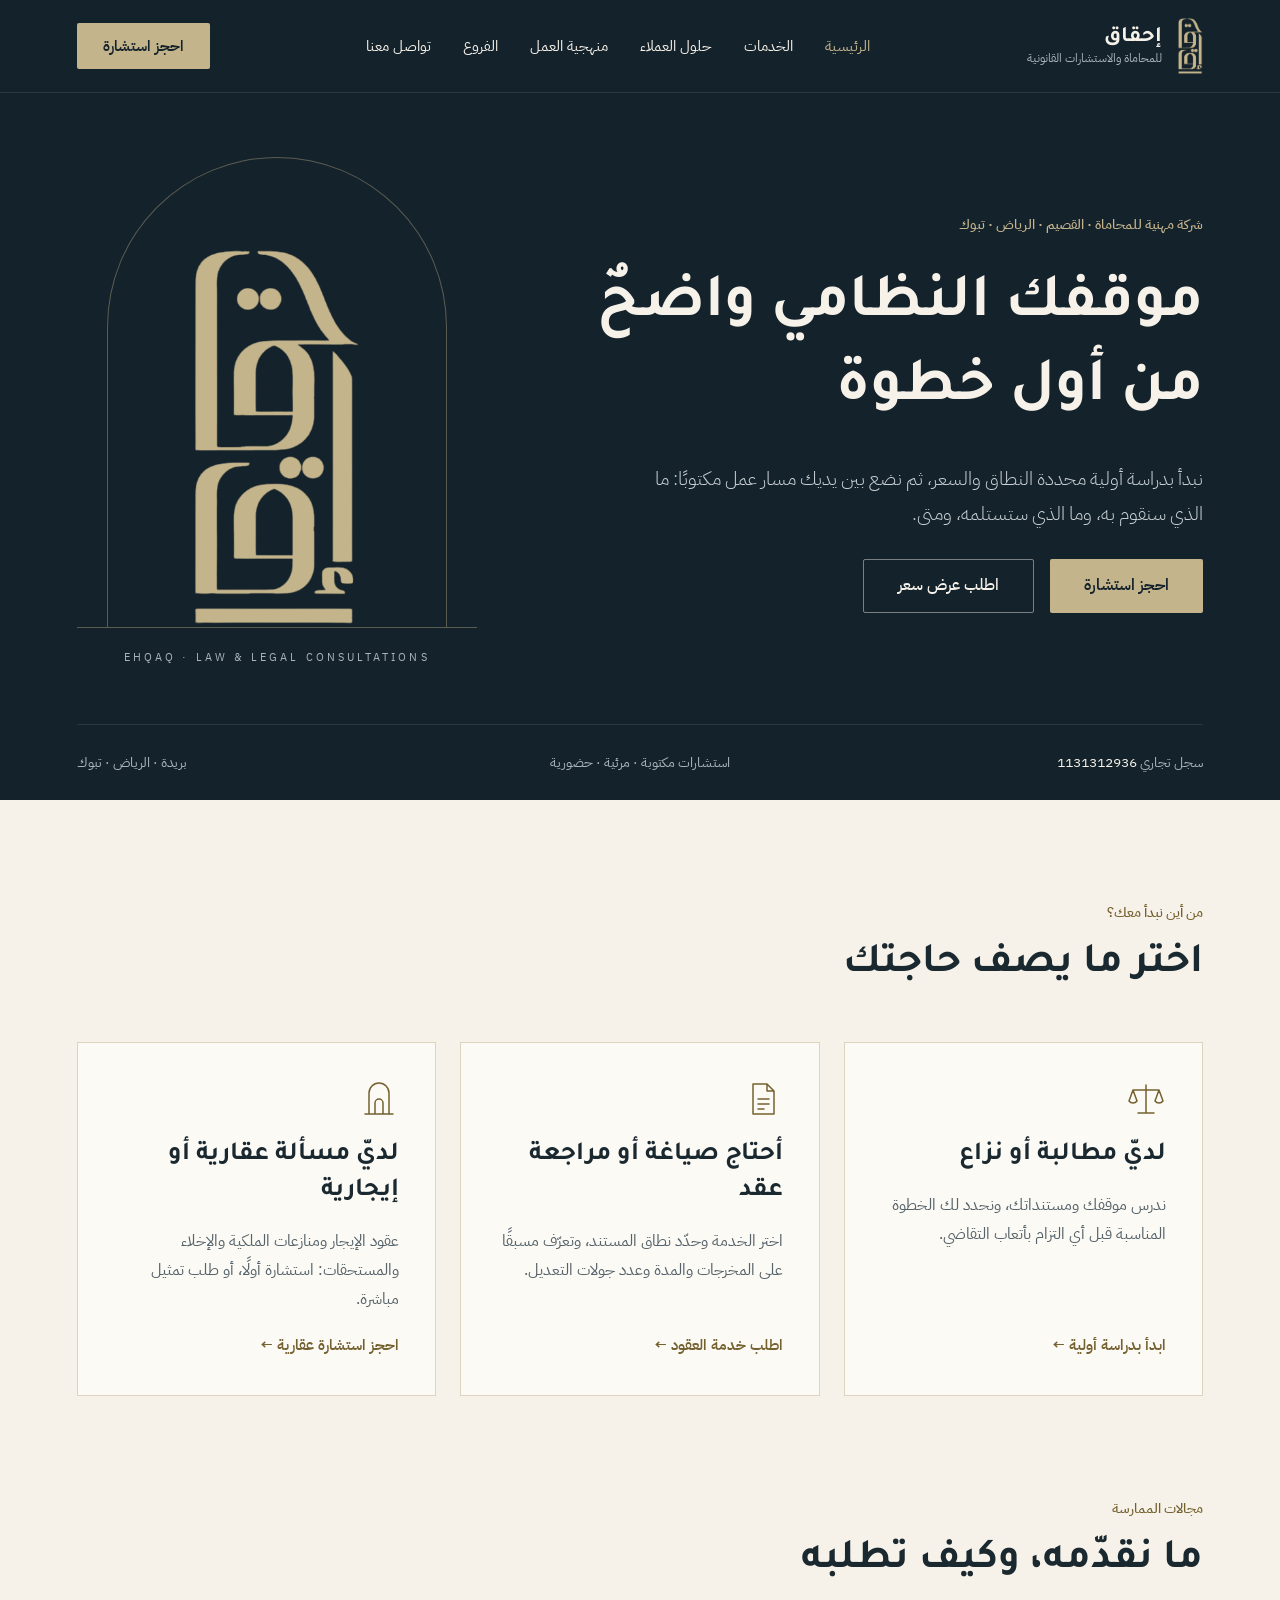
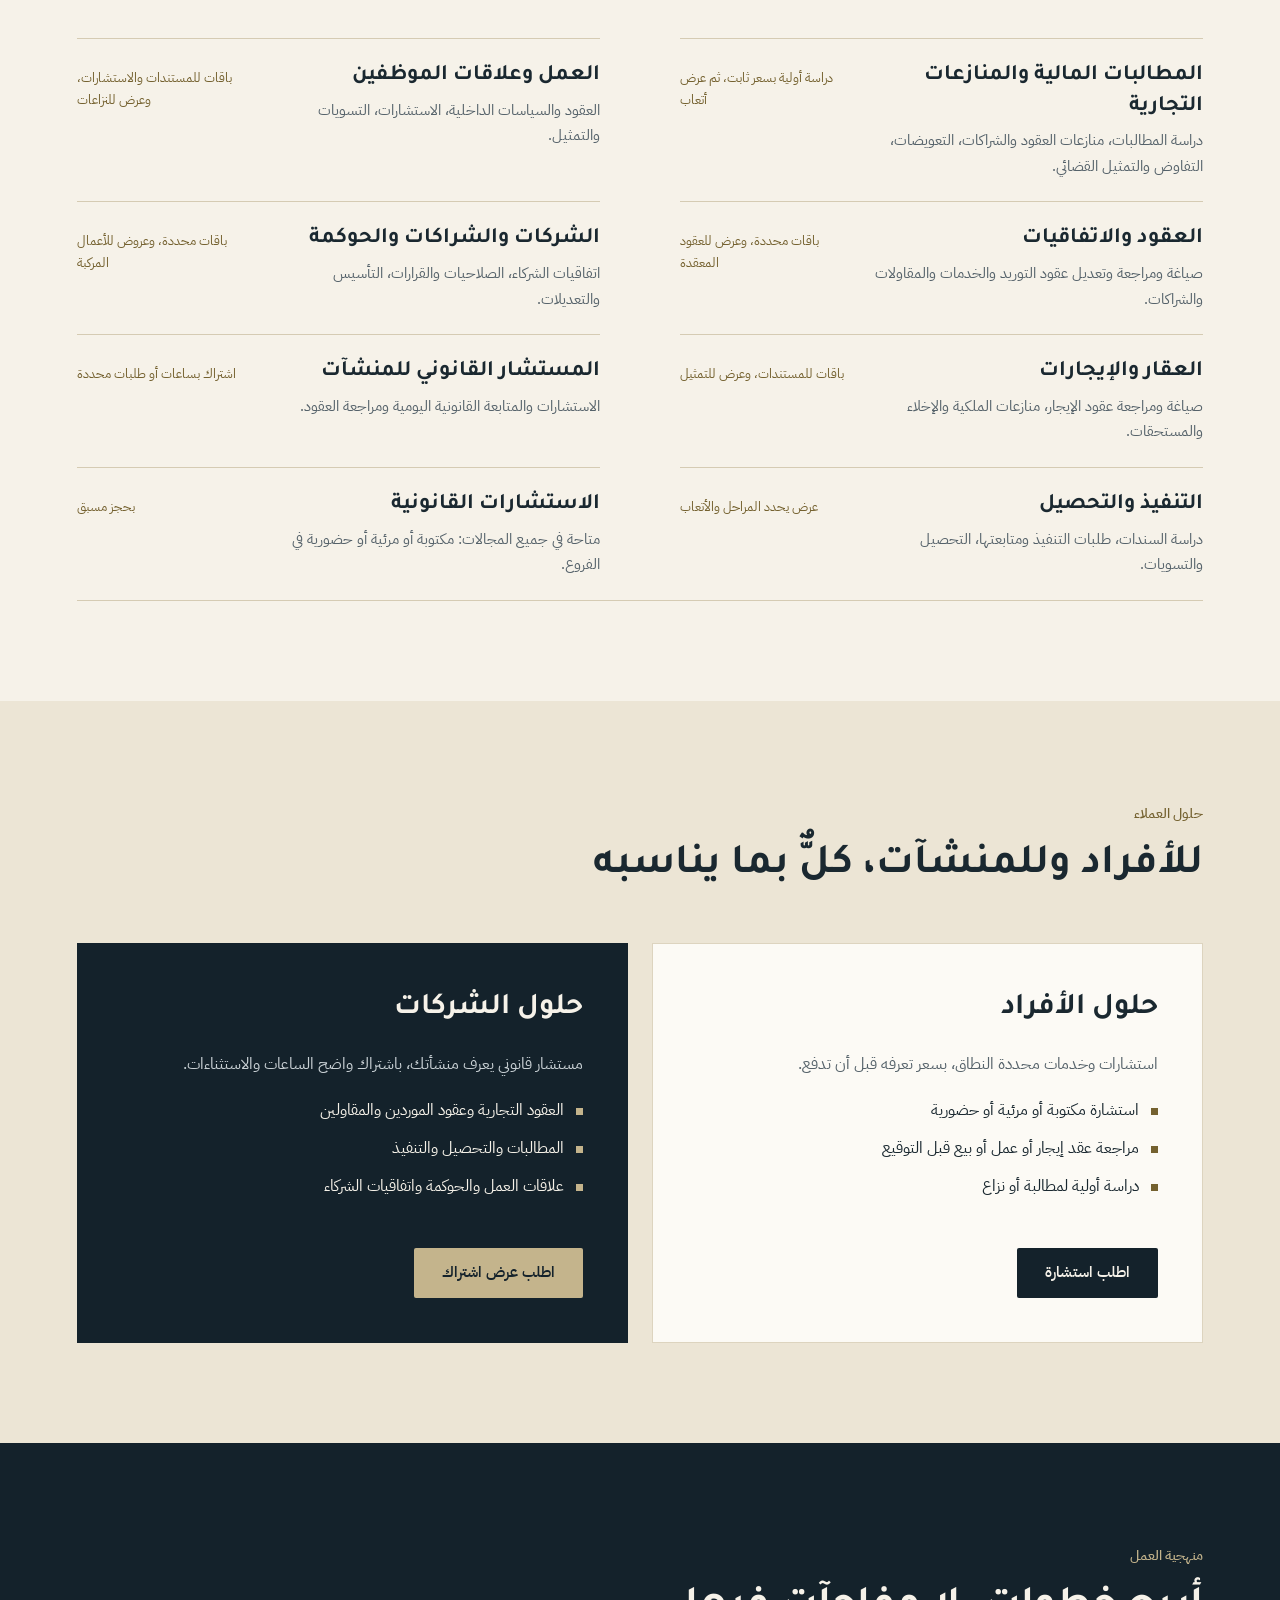
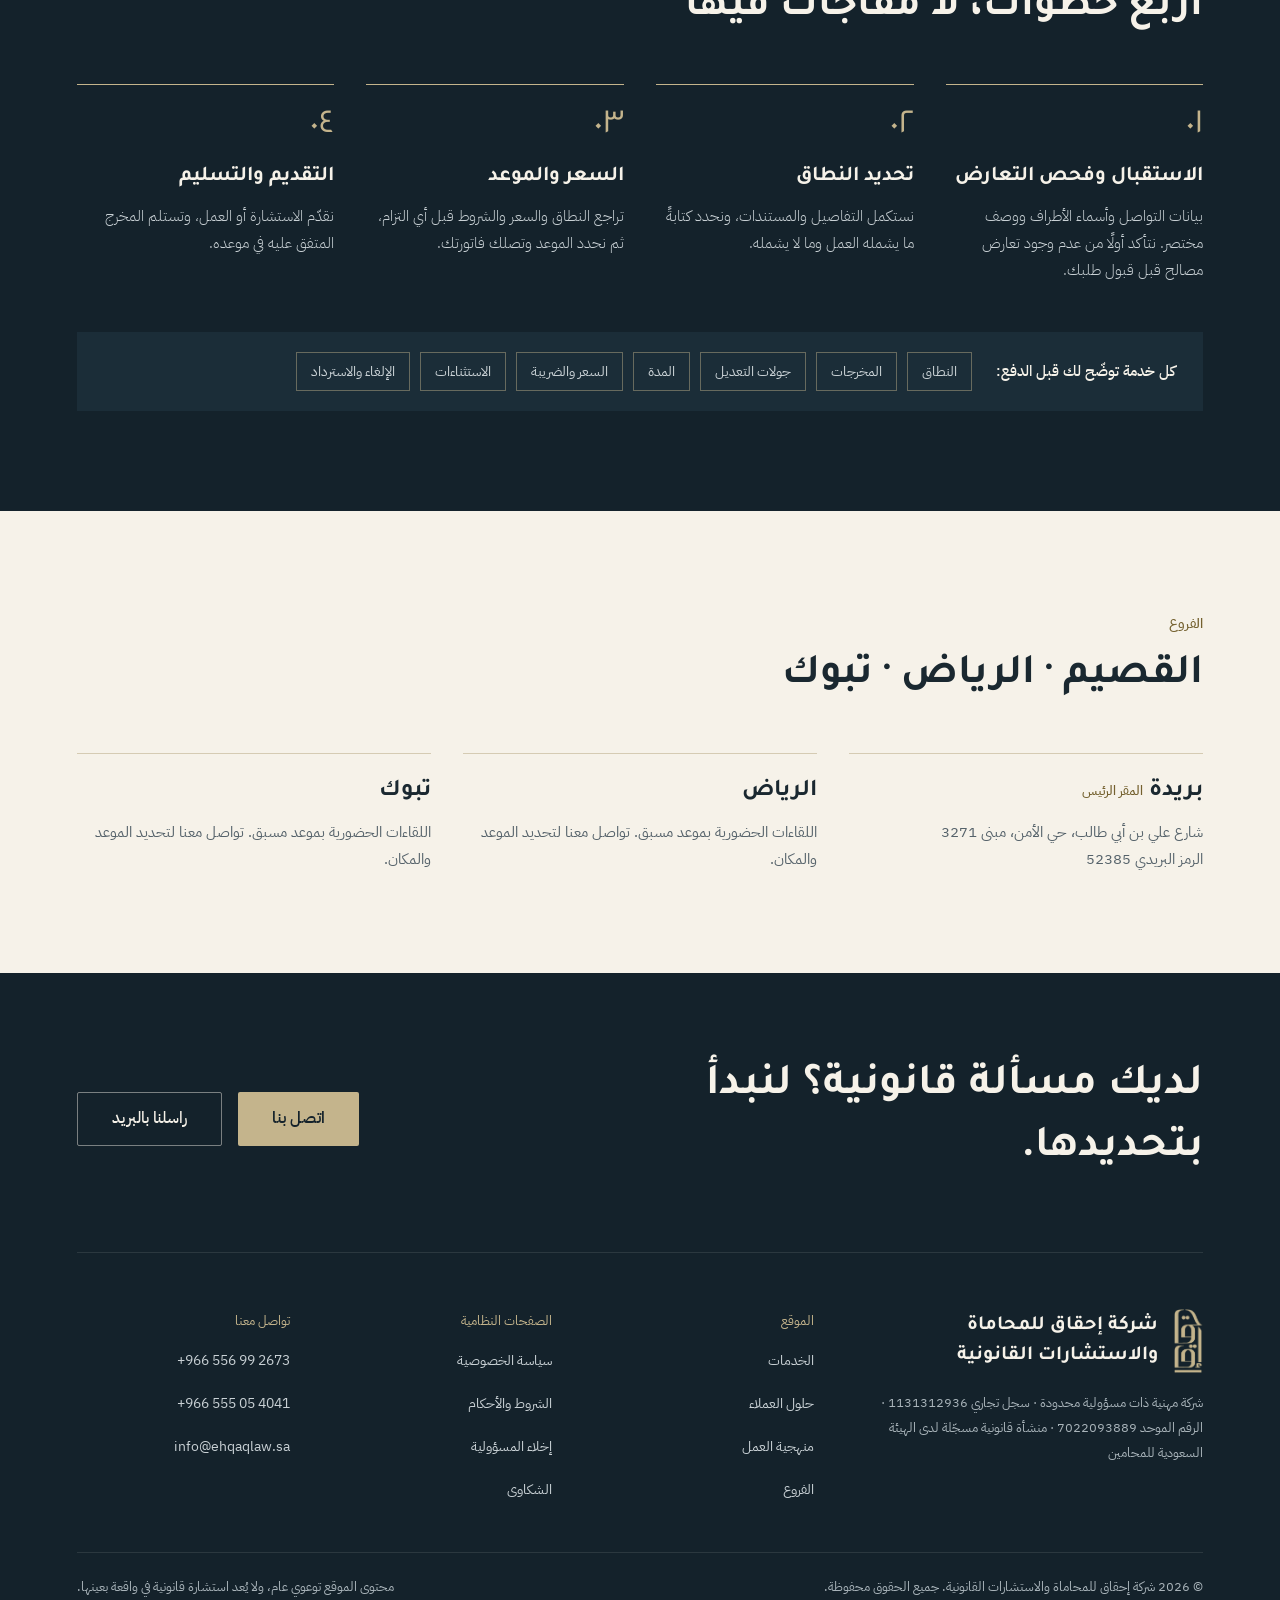
==== index.html @ b0e66d1a "Add homepage" ====
<!doctype html>
<html lang="ar" dir="rtl">
<head>
  <meta charset="utf-8">
  <meta name="viewport" content="width=device-width, initial-scale=1">
  <title>إحقاق للمحاماة والاستشارات القانونية | بريدة · الرياض · تبوك</title>
  <meta name="description" content="شركة إحقاق للمحاماة والاستشارات القانونية: المطالبات المالية والمنازعات التجارية، العقود والاتفاقيات، العقار والإيجارات، التنفيذ والتحصيل، وقضايا العمل. استشارات مكتوبة ومرئية وحضورية.">
  <link rel="canonical" href="https://ehqaqlaw.sa/">
  <meta name="theme-color" content="#14222B">
  <link rel="icon" href="assets/img/favicon.png" type="image/png">
  <meta property="og:type" content="website">
  <meta property="og:locale" content="ar_SA">
  <meta property="og:site_name" content="إحقاق للمحاماة والاستشارات القانونية">
  <meta property="og:title" content="موقفك النظامي واضحٌ من أول خطوة">
  <meta property="og:description" content="دراسة أولية محددة النطاق والسعر، ثم مسار عمل مكتوب: ما الذي سنقوم به، وما الذي ستستلمه، ومتى.">
  <meta property="og:url" content="https://ehqaqlaw.sa/">
  <link rel="preconnect" href="https://fonts.googleapis.com">
  <link rel="preconnect" href="https://fonts.gstatic.com" crossorigin>
  <link href="https://fonts.googleapis.com/css2?family=Tajawal:wght@500;700;800&family=IBM+Plex+Sans+Arabic:wght@300;400;500;600&display=swap" rel="stylesheet">
  <link rel="stylesheet" href="assets/css/styles.css">
  <script type="application/ld+json">
  {
    "@context": "https://schema.org",
    "@type": "LegalService",
    "name": "شركة إحقاق للمحاماة والاستشارات القانونية",
    "alternateName": "Ehqaq Company for Law & Legal Consultations",
    "url": "https://ehqaqlaw.sa/",
    "logo": "https://ehqaqlaw.sa/assets/img/favicon.png",
    "telephone": ["+966556992673", "+966555054041"],
    "email": "info@ehqaqlaw.sa",
    "address": {
      "@type": "PostalAddress",
      "streetAddress": "3271 شارع علي بن أبي طالب، حي الأمن",
      "addressLocality": "بريدة",
      "addressRegion": "القصيم",
      "postalCode": "52385",
      "addressCountry": "SA"
    },
    "areaServed": ["بريدة", "الرياض", "تبوك", "المملكة العربية السعودية"]
  }
  </script>
</head>
<body>
<a class="skip" href="#main">تجاوز إلى المحتوى</a>

<header class="site-head">
  <div class="wrap">
    <a class="brand" href="./" aria-label="إحقاق للمحاماة والاستشارات القانونية — الرئيسية">
      <img src="assets/img/logo-gold.png" alt="" width="25" height="56">
      <span><b>إحقاق</b><small>للمحاماة والاستشارات القانونية</small></span>
    </a>
    <nav class="nav" id="nav" aria-label="القائمة الرئيسية">
      <a href="./" aria-current="page">الرئيسية</a>
      <a href="#areas">الخدمات</a>
      <a href="#solutions">حلول العملاء</a>
      <a href="#method">منهجية العمل</a>
      <a href="#branches">الفروع</a>
      <a href="#contact">تواصل معنا</a>
    </nav>
    <div class="head-tools">
      <a class="btn btn-gold btn-sm" href="#contact">احجز استشارة</a>
      <button class="menu-btn" type="button" aria-label="فتح القائمة" aria-expanded="false" aria-controls="nav">
        <svg width="22" height="22" viewBox="0 0 22 22" fill="none" stroke="currentColor" stroke-width="1.6" stroke-linecap="round" aria-hidden="true"><path d="M3 6h16M3 11h16M3 16h16"/></svg>
      </button>
    </div>
  </div>
</header>

<main id="main">
  <section class="hero">
    <div class="wrap">
      <div class="hero-grid">
        <div class="hero-text">
          <div class="eyebrow">شركة مهنية للمحاماة · القصيم · الرياض · تبوك</div>
          <h1>موقفك النظامي واضحٌ من أول خطوة</h1>
          <p class="lead">نبدأ بدراسة أولية محددة النطاق والسعر، ثم نضع بين يديك مسار عمل مكتوبًا: ما الذي سنقوم به، وما الذي ستستلمه، ومتى.</p>
          <div class="cta-row">
            <a class="btn btn-gold" href="#contact">احجز استشارة</a>
            <a class="btn btn-ghost" href="#contact">اطلب عرض سعر</a>
          </div>
        </div>
        <div class="arch" aria-hidden="true">
          <div class="arch-frame"><img src="assets/img/logo-gold.png" alt="" width="171" height="380"></div>
          <div class="arch-base"></div>
          <div class="arch-cap ltr">EHQAQ · LAW &amp; LEGAL CONSULTATIONS</div>
        </div>
      </div>
      <div class="facts">
        <div>سجل تجاري <b class="ltr">1131312936</b></div>
        <div>استشارات مكتوبة · مرئية · حضورية</div>
        <div>بريدة · الرياض · تبوك</div>
      </div>
    </div>
  </section>

  <section class="sec" aria-labelledby="doors-h">
    <div class="wrap">
      <div class="sec-head"><div><div class="eyebrow">من أين نبدأ معك؟</div><h2 id="doors-h">اختر ما يصف حاجتك</h2></div></div>
      <div class="doors">
        <a class="door" href="#contact">
          <svg viewBox="0 0 40 40" aria-hidden="true"><path d="M20 6v28M12 34h16M7 11h26M7 11l-4 11a5 5 0 0 0 8 0zM33 11l-4 11a5 5 0 0 0 8 0z"/></svg>
          <h3>لديّ مطالبة أو نزاع</h3>
          <p>ندرس موقفك ومستنداتك، ونحدد لك الخطوة المناسبة قبل أي التزام بأتعاب التقاضي.</p>
          <span class="go">ابدأ بدراسة أولية ←</span>
        </a>
        <a class="door" href="#contact">
          <svg viewBox="0 0 40 40" aria-hidden="true"><path d="M10 5h14l7 7v23H10zM24 5v7h7M15 20h11M15 25h11M15 30h6"/></svg>
          <h3>أحتاج صياغة أو مراجعة عقد</h3>
          <p>اختر الخدمة وحدّد نطاق المستند، وتعرّف مسبقًا على المخرجات والمدة وعدد جولات التعديل.</p>
          <span class="go">اطلب خدمة العقود ←</span>
        </a>
        <a class="door" href="#contact">
          <svg viewBox="0 0 40 40" aria-hidden="true"><path d="M6 35h28M10 35V14a10 10 0 0 1 20 0v21M16 35V24a4 4 0 0 1 8 0v11"/></svg>
          <h3>لديّ مسألة عقارية أو إيجارية</h3>
          <p>عقود الإيجار ومنازعات الملكية والإخلاء والمستحقات: استشارة أولًا، أو طلب تمثيل مباشرة.</p>
          <span class="go">احجز استشارة عقارية ←</span>
        </a>
      </div>
    </div>
  </section>

  <section class="sec tight-top" id="areas" aria-labelledby="areas-h">
    <div class="wrap">
      <div class="sec-head"><div><div class="eyebrow">مجالات الممارسة</div><h2 id="areas-h">ما نقدّمه، وكيف تطلبه</h2></div></div>
      <div class="areas">
        <div class="area"><div><h3>المطالبات المالية والمنازعات التجارية</h3><p>دراسة المطالبات، منازعات العقود والشراكات، التعويضات، التفاوض والتمثيل القضائي.</p></div><div class="how">دراسة أولية بسعر ثابت، ثم عرض أتعاب</div></div>
        <div class="area"><div><h3>العمل وعلاقات الموظفين</h3><p>العقود والسياسات الداخلية، الاستشارات، التسويات والتمثيل.</p></div><div class="how">باقات للمستندات والاستشارات، وعرض للنزاعات</div></div>
        <div class="area"><div><h3>العقود والاتفاقيات</h3><p>صياغة ومراجعة وتعديل عقود التوريد والخدمات والمقاولات والشراكات.</p></div><div class="how">باقات محددة، وعرض للعقود المعقدة</div></div>
        <div class="area"><div><h3>الشركات والشراكات والحوكمة</h3><p>اتفاقيات الشركاء، الصلاحيات والقرارات، التأسيس والتعديلات.</p></div><div class="how">باقات محددة، وعروض للأعمال المركبة</div></div>
        <div class="area"><div><h3>العقار والإيجارات</h3><p>صياغة ومراجعة عقود الإيجار، منازعات الملكية والإخلاء والمستحقات.</p></div><div class="how">باقات للمستندات، وعرض للتمثيل</div></div>
        <div class="area"><div><h3>المستشار القانوني للمنشآت</h3><p>الاستشارات والمتابعة القانونية اليومية ومراجعة العقود.</p></div><div class="how">اشتراك بساعات أو طلبات محددة</div></div>
        <div class="area"><div><h3>التنفيذ والتحصيل</h3><p>دراسة السندات، طلبات التنفيذ ومتابعتها، التحصيل والتسويات.</p></div><div class="how">عرض يحدد المراحل والأتعاب</div></div>
        <div class="area"><div><h3>الاستشارات القانونية</h3><p>متاحة في جميع المجالات: مكتوبة أو مرئية أو حضورية في الفروع.</p></div><div class="how">بحجز مسبق</div></div>
      </div>
    </div>
  </section>

  <section class="sec sand" id="solutions" aria-labelledby="sol-h">
    <div class="wrap">
      <div class="sec-head"><div><div class="eyebrow">حلول العملاء</div><h2 id="sol-h">للأفراد وللمنشآت، كلٌّ بما يناسبه</h2></div></div>
      <div class="panels">
        <div class="panel">
          <h3>حلول الأفراد</h3>
          <p>استشارات وخدمات محددة النطاق، بسعر تعرفه قبل أن تدفع.</p>
          <ul class="ticks"><li>استشارة مكتوبة أو مرئية أو حضورية</li><li>مراجعة عقد إيجار أو عمل أو بيع قبل التوقيع</li><li>دراسة أولية لمطالبة أو نزاع</li></ul>
          <a class="btn btn-navy" href="#contact">اطلب استشارة</a>
        </div>
        <div class="panel dark">
          <h3>حلول الشركات</h3>
          <p>مستشار قانوني يعرف منشأتك، باشتراك واضح الساعات والاستثناءات.</p>
          <ul class="ticks"><li>العقود التجارية وعقود الموردين والمقاولين</li><li>المطالبات والتحصيل والتنفيذ</li><li>علاقات العمل والحوكمة واتفاقيات الشركاء</li></ul>
          <a class="btn btn-gold" href="#contact">اطلب عرض اشتراك</a>
        </div>
      </div>
    </div>
  </section>

  <section class="sec dark" id="method" aria-labelledby="method-h">
    <div class="wrap">
      <div class="sec-head"><div><div class="eyebrow">منهجية العمل</div><h2 id="method-h">أربع خطوات، لا مفاجآت فيها</h2></div></div>
      <div class="steps">
        <div class="step"><div class="n">٠١</div><h3>الاستقبال وفحص التعارض</h3><p>بيانات التواصل وأسماء الأطراف ووصف مختصر. نتأكد أولًا من عدم وجود تعارض مصالح قبل قبول طلبك.</p></div>
        <div class="step"><div class="n">٠٢</div><h3>تحديد النطاق</h3><p>نستكمل التفاصيل والمستندات، ونحدد كتابةً ما يشمله العمل وما لا يشمله.</p></div>
        <div class="step"><div class="n">٠٣</div><h3>السعر والموعد</h3><p>تراجع النطاق والسعر والشروط قبل أي التزام، ثم نحدد الموعد وتصلك فاتورتك.</p></div>
        <div class="step"><div class="n">٠٤</div><h3>التقديم والتسليم</h3><p>نقدّم الاستشارة أو العمل، وتستلم المخرج المتفق عليه في موعده.</p></div>
      </div>
      <div class="promise">
        <b>كل خدمة توضّح لك قبل الدفع:</b>
        <div class="chips"><span>النطاق</span><span>المخرجات</span><span>جولات التعديل</span><span>المدة</span><span>السعر والضريبة</span><span>الاستثناءات</span><span>الإلغاء والاسترداد</span></div>
      </div>
    </div>
  </section>

  <section class="sec" id="branches" aria-labelledby="br-h">
    <div class="wrap">
      <div class="sec-head"><div><div class="eyebrow">الفروع</div><h2 id="br-h">القصيم · الرياض · تبوك</h2></div></div>
      <div class="branches">
        <div class="branch"><h3>بريدة <small>المقر الرئيس</small></h3><p>شارع علي بن أبي طالب، حي الأمن، مبنى 3271<br>الرمز البريدي 52385</p></div>
        <div class="branch"><h3>الرياض</h3><p>اللقاءات الحضورية بموعد مسبق. تواصل معنا لتحديد الموعد والمكان.</p></div>
        <div class="branch"><h3>تبوك</h3><p>اللقاءات الحضورية بموعد مسبق. تواصل معنا لتحديد الموعد والمكان.</p></div>
      </div>
    </div>
  </section>
</main>

<footer class="site-foot" id="contact">
  <div class="wrap">
    <div class="closing">
      <h2>لديك مسألة قانونية؟ لنبدأ بتحديدها.</h2>
      <div class="cta-row">
        <a class="btn btn-gold" href="tel:+966556992673">اتصل بنا</a>
        <a class="btn btn-ghost" href="mailto:info@ehqaqlaw.sa?subject=%D8%B7%D9%84%D8%A8%20%D8%A7%D8%B3%D8%AA%D8%B4%D8%A7%D8%B1%D8%A9">راسلنا بالبريد</a>
      </div>
    </div>
    <div class="foot-grid">
      <div>
        <div class="foot-brand"><img src="assets/img/logo-gold.png" alt="" width="29" height="64"><b>شركة إحقاق للمحاماة والاستشارات القانونية</b></div>
        <p class="legal">شركة مهنية ذات مسؤولية محدودة · سجل تجاري <span class="ltr">1131312936</span> · الرقم الموحد <span class="ltr">7022093889</span> · منشأة قانونية مسجّلة لدى الهيئة السعودية للمحامين</p>
      </div>
      <div class="foot-col"><h3>الموقع</h3><a href="#areas">الخدمات</a><a href="#solutions">حلول العملاء</a><a href="#method">منهجية العمل</a><a href="#branches">الفروع</a></div>
      <div class="foot-col"><h3>الصفحات النظامية</h3><a href="privacy.html">سياسة الخصوصية</a><a href="terms.html">الشروط والأحكام</a><a href="disclaimer.html">إخلاء المسؤولية</a><a href="complaints.html">الشكاوى</a></div>
      <div class="foot-col"><h3>تواصل معنا</h3><a class="ltr" href="tel:+966556992673" style="text-align:right">+966 556 99 2673</a><a class="ltr" href="tel:+966555054041" style="text-align:right">+966 555 05 4041</a><a class="ltr" href="mailto:info@ehqaqlaw.sa" style="text-align:right">info@ehqaqlaw.sa</a></div>
    </div>
    <div class="foot-bar"><span>© 2026 شركة إحقاق للمحاماة والاستشارات القانونية. جميع الحقوق محفوظة.</span><span>محتوى الموقع توعوي عام، ولا يُعد استشارة قانونية في واقعة بعينها.</span></div>
  </div>
</footer>

<div class="sticky-cta"><a class="btn btn-gold" href="#contact">احجز استشارة</a></div>

<script src="assets/js/main.js" defer></script>
</body>
</html>
---- assets/css/styles.css ----
/* إحقاق — الموقع العام · ورقة الأنماط
   الألوان والخطوط مأخوذة من الهوية المعتمدة في لوحة التصاميم */

:root {
  --navy: #14222B;
  --navy-2: #1B2D38;
  --ivory: #F6F2E9;
  --paper: #FCFAF5;
  --sand: #ECE5D5;
  --line: #DDD4BF;
  --line-2: #D5CBB3;
  --ink: #1A2830;
  --muted: #55626A;
  --gold: #C4B48C;
  --gold-ink: #74612F;
  --on-navy: #C9D1D5;
  --on-navy-2: #A9B4BA;
  --wrap: 1200px;
  --pad: clamp(20px, 6vw, 120px);
  --sec: clamp(52px, 8vw, 100px);
  --f-head: "Shamel Heading", "Tajawal", "Segoe UI", Tahoma, sans-serif;
  --f-body: "IBM Plex Sans Arabic", "Segoe UI", Tahoma, sans-serif;
}

/* خط شامل يعمل إن كان مثبتًا على الجهاز. عند شراء رخصة الويب يُستبدل هذا بملف الخط */
@font-face {
  font-family: "Shamel Heading";
  font-weight: 400 900;
  src: local("FF Shamel Family Sans One Bold"), local("FFShamelFamily-SansOneBold"),
       local("FF Shamel Family Sans One"), local("Shamel Family Sans One");
}

*, *::before, *::after { box-sizing: border-box; }
html { scroll-behavior: smooth; -webkit-text-size-adjust: 100%; }
body { margin: 0; font-family: var(--f-body); font-size: 16px; line-height: 1.8; color: var(--ink); background: var(--ivory); }
h1, h2, h3, p { margin: 0; }
h1, h2, h3 { font-family: var(--f-head); font-weight: 700; }
a { color: inherit; text-decoration: none; }
img { max-width: 100%; height: auto; display: block; }
:focus-visible { outline: 2px solid var(--gold); outline-offset: 3px; }
@media (prefers-reduced-motion: reduce) { html { scroll-behavior: auto; } * { transition: none !important; } }

.skip { position: absolute; inset-inline-start: 12px; top: -60px; z-index: 100; background: var(--gold); color: var(--navy); padding: 10px 16px; font-weight: 600; }
.skip:focus { top: 12px; }
.wrap { width: 100%; max-width: calc(var(--wrap) + 2 * var(--pad)); margin-inline: auto; padding-inline: var(--pad); }
.ltr { direction: ltr; unicode-bidi: isolate; }

/* الأزرار */
.btn { display: inline-flex; align-items: center; justify-content: center; min-height: 54px; padding: 0 34px; border-radius: 2px; font-size: 16px; font-weight: 600; transition: opacity .15s; }
.btn:hover { opacity: .88; }
.btn-gold { background: var(--gold); color: var(--navy); }
.btn-navy { background: var(--navy); color: var(--ivory); }
.btn-ghost { border: 1px solid rgba(246,242,233,.45); color: var(--ivory); font-weight: 500; }
.btn-sm { min-height: 46px; padding: 0 26px; font-size: 15px; }
.link-gold { font-size: 15px; font-weight: 600; color: var(--gold-ink); padding: 12px 0; border-bottom: 1px solid var(--gold-ink); }

/* الترويسة */
.site-head { background: var(--navy); color: var(--ivory); border-bottom: 1px solid rgba(246,242,233,.10); position: relative; z-index: 20; }
.site-head .wrap { display: flex; align-items: center; justify-content: space-between; min-height: 92px; gap: 24px; }
.brand { display: flex; align-items: center; gap: 16px; }
.brand img { height: 56px; width: auto; }
.brand b { display: block; font-family: var(--f-head); font-size: 22px; line-height: 1.2; }
.brand small { display: block; font-size: 12px; color: var(--on-navy-2); line-height: 1.3; }
.nav { display: flex; align-items: center; gap: 32px; font-size: 15px; }
.nav a { padding: 12px 0; }
.nav a[aria-current="page"] { color: var(--gold); }
.head-tools { display: flex; align-items: center; gap: 20px; }
.head-tools .lang { font-size: 14px; padding: 12px 4px; color: var(--on-navy-2); letter-spacing: .06em; }
.menu-btn { display: none; width: 44px; height: 44px; border: 0; background: none; color: var(--ivory); cursor: pointer; }

/* الواجهة */
.hero { background: var(--navy); color: var(--ivory); }
.hero-grid { display: flex; align-items: center; justify-content: space-between; gap: 80px; padding-block: 64px 0; }
.hero-text { max-width: 660px; display: flex; flex-direction: column; gap: 28px; }
.eyebrow { font-size: 14px; font-weight: 500; color: var(--gold-ink); }
.hero .eyebrow, .dark .eyebrow { color: var(--gold); }
.hero h1 { font-size: clamp(36px, 5vw, 62px); line-height: 1.35; }
.hero p.lead { font-size: clamp(16px, 1.5vw, 19px); line-height: 1.85; color: var(--on-navy); font-weight: 300; max-width: 580px; }
.cta-row { display: flex; flex-wrap: wrap; gap: 16px; }
.arch { flex-shrink: 0; width: 400px; display: flex; flex-direction: column; align-items: center; }
.arch-frame { width: 340px; height: 470px; border: 1px solid rgba(196,180,140,.40); border-bottom: 0; border-radius: 170px 170px 0 0; display: flex; align-items: flex-end; justify-content: center; }
.arch-frame img { height: 380px; width: auto; }
.arch-base { width: 100%; height: 1px; background: rgba(196,180,140,.40); }
.arch-cap { margin-top: 20px; font-size: 11px; letter-spacing: .28em; color: var(--on-navy-2); }
.facts { display: grid; grid-template-columns: repeat(3, 1fr); align-items: center; min-height: 76px; margin-top: 56px; border-top: 1px solid rgba(246,242,233,.10); font-size: 14px; color: var(--on-navy-2); }
.facts > :nth-child(2) { text-align: center; }
.facts > :nth-child(3) { text-align: left; }
.facts b { color: var(--ivory); font-weight: 400; }

/* الأقسام */
.sec { padding-block: var(--sec); }
.sec.tight-top { padding-top: 0; }
.sec.sand { background: var(--sand); }
.sec.dark { background: var(--navy); color: var(--ivory); }
.sec-head { display: flex; align-items: flex-end; justify-content: space-between; gap: 24px; margin-bottom: 48px; }
.sec-head h2 { font-size: clamp(28px, 3.4vw, 42px); line-height: 1.35; margin-top: 12px; }

/* المداخل الثلاثة */
.doors { display: grid; grid-template-columns: repeat(3, minmax(0, 1fr)); gap: 24px; }
.door { display: flex; flex-direction: column; gap: 18px; min-height: 320px; padding: 36px; background: var(--paper); border: 1px solid var(--line); transition: border-color .15s; }
.door:hover { border-color: var(--gold-ink); }
.door svg { width: 40px; height: 40px; stroke: var(--gold-ink); fill: none; stroke-width: 1.5; stroke-linecap: round; stroke-linejoin: round; }
.door h3 { font-size: 26px; line-height: 1.4; }
.door p { color: var(--muted); }
.door .go { margin-top: auto; font-size: 15px; font-weight: 600; color: var(--gold-ink); }

/* مجالات الممارسة */
.areas { display: grid; grid-template-columns: repeat(2, minmax(0, 1fr)); column-gap: 80px; border-bottom: 1px solid var(--line-2); }
.area { display: flex; justify-content: space-between; gap: 24px; padding: 22px 0; border-top: 1px solid var(--line-2); }
.area h3 { font-size: 22px; line-height: 1.4; }
.area p { font-size: 15px; line-height: 1.7; color: var(--muted); margin-top: 6px; max-width: 360px; }
.area .how { flex-shrink: 0; width: 170px; font-size: 13px; line-height: 1.7; color: var(--gold-ink); text-align: left; padding-top: 6px; }

/* حلول العملاء */
.panels { display: grid; grid-template-columns: repeat(2, minmax(0, 1fr)); gap: 24px; }
.panel { display: flex; flex-direction: column; gap: 20px; min-height: 400px; padding: 44px; background: var(--paper); border: 1px solid var(--line); }
.panel.dark { background: var(--navy); color: var(--ivory); border-color: var(--navy); }
.panel h3 { font-size: 30px; line-height: 1.4; }
.panel > p { color: var(--muted); }
.panel.dark > p { color: var(--on-navy); }
.ticks { list-style: none; margin: 0; padding: 0; display: flex; flex-direction: column; gap: 12px; }
.ticks li { display: flex; align-items: flex-start; gap: 12px; line-height: 1.6; }
.ticks li::before { content: ""; width: 7px; height: 7px; flex-shrink: 0; margin-top: 10px; background: var(--gold-ink); }
.panel.dark .ticks li::before { background: var(--gold); }
.panel .btn { margin-top: auto; align-self: flex-start; min-height: 50px; padding: 0 28px; font-size: 15px; }

/* المنهجية */
.steps { display: grid; grid-template-columns: repeat(4, minmax(0, 1fr)); gap: 32px; }
.step { border-top: 1px solid var(--gold); padding-top: 20px; }
.step .n { font-family: var(--f-head); font-size: 38px; color: var(--gold); line-height: 1.2; }
.step h3 { font-size: 21px; line-height: 1.5; margin-top: 10px; }
.step p { font-size: 15px; color: var(--on-navy); font-weight: 300; margin-top: 10px; }
.promise { display: flex; align-items: center; flex-wrap: wrap; gap: 16px 24px; margin-top: 48px; padding: 20px 28px; background: var(--navy-2); }
.promise b { font-size: 15px; font-weight: 500; }
.chips { display: flex; flex-wrap: wrap; gap: 10px; font-size: 14px; color: var(--on-navy); }
.chips span { padding: 6px 14px; border: 1px solid rgba(196,180,140,.45); }

/* الفروع */
.branches { display: grid; grid-template-columns: repeat(3, minmax(0, 1fr)); gap: 32px; }
.branch { border-top: 1px solid var(--line-2); padding-top: 22px; }
.branch h3 { font-size: 24px; line-height: 1.4; }
.branch h3 small { font-family: var(--f-body); font-size: 13px; font-weight: 500; color: var(--gold-ink); }
.branch p { font-size: 15px; color: var(--muted); margin-top: 10px; }

/* الدعوة الختامية والتذييل */
.site-foot { background: var(--navy); color: var(--ivory); }
.closing { display: flex; align-items: center; justify-content: space-between; flex-wrap: wrap; gap: 32px 48px; padding-block: 84px 72px; border-bottom: 1px solid rgba(246,242,233,.10); }
.closing h2 { font-size: clamp(28px, 3.6vw, 44px); line-height: 1.4; max-width: 640px; }
.foot-grid { display: grid; grid-template-columns: 1.6fr 1fr 1fr 1fr; gap: 48px; padding-block: 56px 40px; }
.foot-brand { display: flex; align-items: center; gap: 16px; }
.foot-brand img { height: 64px; width: auto; }
.foot-brand b { font-family: var(--f-head); font-size: 20px; line-height: 1.5; }
.legal { margin-top: 18px; font-size: 13px; line-height: 1.9; color: var(--on-navy-2); }
.foot-col { display: flex; flex-direction: column; font-size: 14px; color: var(--on-navy); }
.foot-col h3 { font-family: var(--f-body); font-size: 13px; font-weight: 400; color: var(--gold); margin-bottom: 6px; }
.foot-col a, .foot-col span { padding: 9px 0; }
.foot-col a:hover { color: var(--ivory); }
.foot-bar { display: flex; justify-content: space-between; flex-wrap: wrap; gap: 8px 24px; padding-block: 22px; border-top: 1px solid rgba(246,242,233,.10); font-size: 13px; color: var(--on-navy-2); }

/* زر الحجز المثبّت في الجوال */
.sticky-cta { display: none; }

/* ===== الشاشات المتوسطة ===== */
@media (max-width: 1080px) {
  .nav { gap: 22px; font-size: 14px; }
  .arch { width: 300px; }
  .arch-frame { width: 260px; height: 360px; border-radius: 130px 130px 0 0; }
  .arch-frame img { height: 290px; }
  .hero-grid { gap: 40px; }
  .areas { column-gap: 40px; }
  .area .how { width: 140px; }
  .steps { grid-template-columns: repeat(2, minmax(0, 1fr)); }
  .foot-grid { grid-template-columns: 1fr 1fr; }
}

/* ===== الجوال ===== */
@media (max-width: 820px) {
  .site-head .wrap { min-height: 64px; }
  .brand img { height: 42px; }
  .brand b { font-size: 18px; }
  .brand small { font-size: 10px; }
  .menu-btn { display: inline-flex; align-items: center; justify-content: center; }
  .head-tools .btn { display: none; }
  .nav { display: none; position: absolute; inset-inline: 0; top: 100%; flex-direction: column; align-items: stretch; gap: 0; padding: 8px var(--pad) 20px; background: var(--navy); border-bottom: 1px solid rgba(246,242,233,.10); font-size: 16px; }
  .nav.open { display: flex; }
  .nav a { padding: 14px 0; border-top: 1px solid rgba(246,242,233,.08); }
  .hero-grid { flex-direction: column; align-items: stretch; gap: 28px; padding-top: 40px; }
  .hero-text { gap: 20px; }
  .cta-row { flex-direction: column; }
  .cta-row .btn { width: 100%; }
  .arch { width: 100%; }
  .arch-frame { width: 170px; height: 232px; border-radius: 85px 85px 0 0; }
  .arch-frame img { height: 184px; }
  .arch-cap { display: none; }
  .facts { grid-template-columns: 1fr 1fr; margin-top: 0; min-height: 0; padding-block: 16px 20px; border-top: 0; font-size: 12px; }
  .facts > :nth-child(2) { text-align: left; }
  .facts > :nth-child(3) { display: none; }
  .sec-head { flex-direction: column; align-items: flex-start; margin-bottom: 26px; }
  .doors, .panels, .branches { grid-template-columns: 1fr; gap: 14px; }
  .door { min-height: 0; padding: 22px; gap: 10px; }
  .door h3 { font-size: 20px; }
  .door p { font-size: 15px; }
  .areas { grid-template-columns: 1fr; }
  .area { padding: 16px 0; }
  .area h3 { font-size: 18px; }
  .area p { display: none; }
  .area { flex-direction: column; gap: 3px; }
  .area .how { width: auto; text-align: right; padding-top: 0; }
  .panel { min-height: 0; padding: 26px; gap: 16px; }
  .panel h3 { font-size: 24px; }
  .panel .btn { align-self: stretch; }
  .steps { grid-template-columns: 1fr; gap: 22px; }
  .step { display: grid; grid-template-columns: 48px 1fr; column-gap: 16px; padding-top: 16px; }
  .step .n { font-size: 30px; grid-row: span 2; }
  .step h3 { font-size: 19px; margin-top: 0; }
  .step p { font-size: 14px; margin-top: 6px; }
  .promise { margin-top: 26px; padding: 18px; }
  .branches { gap: 20px; }
  .closing { flex-direction: column; align-items: stretch; padding-block: 52px 44px; }
  .closing .cta-row { width: 100%; }
  .foot-grid { grid-template-columns: 1fr 1fr; gap: 28px 20px; padding-block: 36px 28px; }
  .foot-grid > :first-child { grid-column: 1 / -1; }
  .foot-bar { padding-bottom: 96px; }
  .sticky-cta { display: block; position: fixed; inset-inline: 0; bottom: 0; z-index: 30; padding: 10px 16px calc(10px + env(safe-area-inset-bottom)); background: rgba(20,34,43,.96); border-top: 1px solid rgba(246,242,233,.12); }
  .sticky-cta .btn { width: 100%; min-height: 50px; }
}
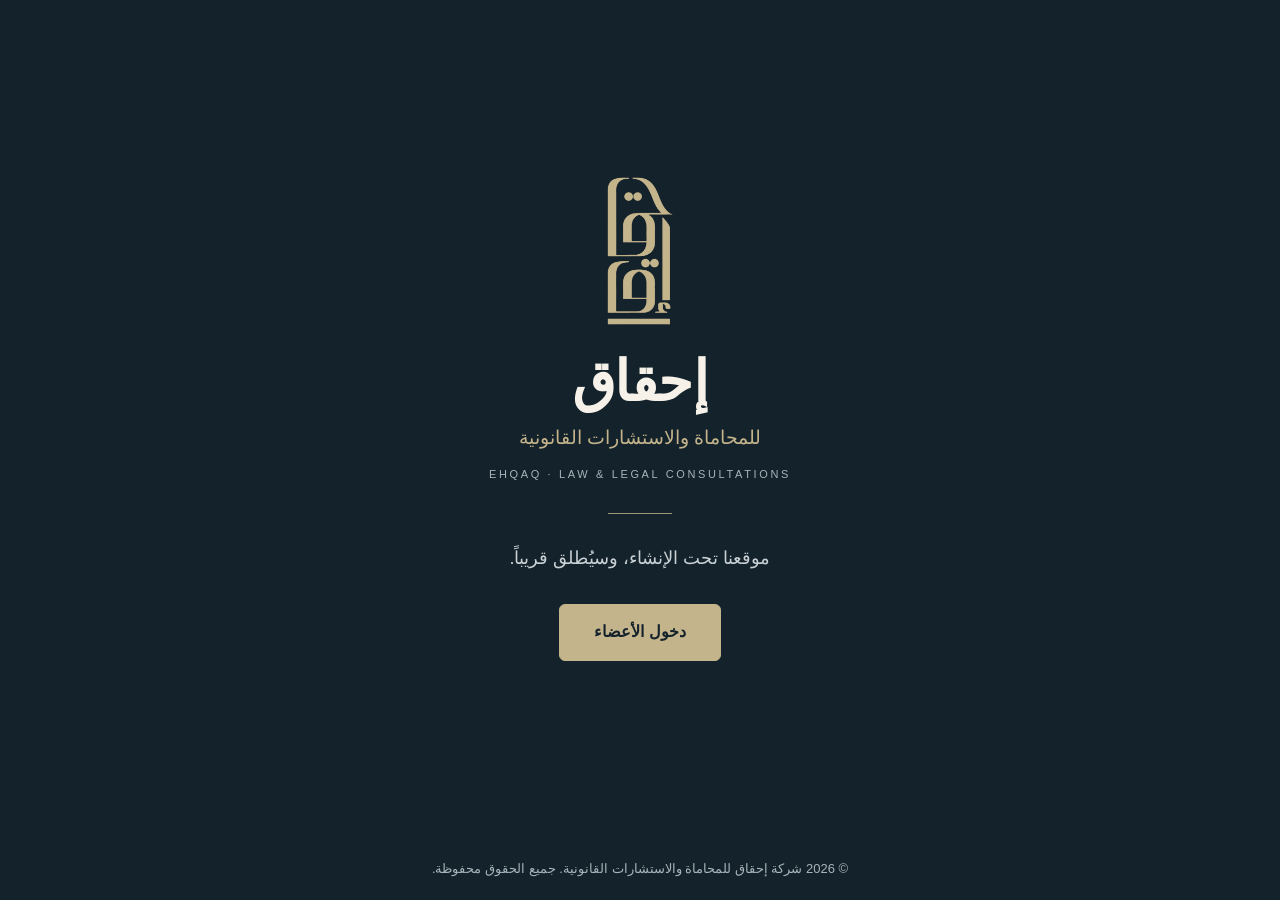
==== commit 421b3589: "Switch public site to under-construction page with members preview gate Full site moved to the previ" ====
--- a/index.html
+++ b/index.html
@@ -3,210 +3,117 @@
 <head>
   <meta charset="utf-8">
   <meta name="viewport" content="width=device-width, initial-scale=1">
-  <title>إحقاق للمحاماة والاستشارات القانونية | بريدة · الرياض · تبوك</title>
-  <meta name="description" content="شركة إحقاق للمحاماة والاستشارات القانونية: المطالبات المالية والمنازعات التجارية، العقود والاتفاقيات، العقار والإيجارات، التنفيذ والتحصيل، وقضايا العمل. استشارات مكتوبة ومرئية وحضورية.">
-  <link rel="canonical" href="https://ehqaqlaw.sa/">
+  <title>إحقاق للمحاماة والاستشارات القانونية | الموقع تحت الإنشاء</title>
+  <meta name="description" content="موقع شركة إحقاق للمحاماة والاستشارات القانونية تحت الإنشاء.">
+  <meta name="robots" content="noindex, nofollow">
   <meta name="theme-color" content="#14222B">
   <link rel="icon" href="assets/img/favicon.png" type="image/png">
-  <meta property="og:type" content="website">
-  <meta property="og:locale" content="ar_SA">
-  <meta property="og:site_name" content="إحقاق للمحاماة والاستشارات القانونية">
-  <meta property="og:title" content="موقفك النظامي واضحٌ من أول خطوة">
-  <meta property="og:description" content="دراسة أولية محددة النطاق والسعر، ثم مسار عمل مكتوب: ما الذي سنقوم به، وما الذي ستستلمه، ومتى.">
-  <meta property="og:url" content="https://ehqaqlaw.sa/">
-  <link rel="preconnect" href="https://fonts.googleapis.com">
-  <link rel="preconnect" href="https://fonts.gstatic.com" crossorigin>
-  <link href="https://fonts.googleapis.com/css2?family=Tajawal:wght@500;700;800&family=IBM+Plex+Sans+Arabic:wght@300;400;500;600&display=swap" rel="stylesheet">
-  <link rel="stylesheet" href="assets/css/styles.css">
-  <script type="application/ld+json">
-  {
-    "@context": "https://schema.org",
-    "@type": "LegalService",
-    "name": "شركة إحقاق للمحاماة والاستشارات القانونية",
-    "alternateName": "Ehqaq Company for Law & Legal Consultations",
-    "url": "https://ehqaqlaw.sa/",
-    "logo": "https://ehqaqlaw.sa/assets/img/favicon.png",
-    "telephone": ["+966556992673", "+966555054041"],
-    "email": "info@ehqaqlaw.sa",
-    "address": {
-      "@type": "PostalAddress",
-      "streetAddress": "3271 شارع علي بن أبي طالب، حي الأمن",
-      "addressLocality": "بريدة",
-      "addressRegion": "القصيم",
-      "postalCode": "52385",
-      "addressCountry": "SA"
-    },
-    "areaServed": ["بريدة", "الرياض", "تبوك", "المملكة العربية السعودية"]
-  }
-  </script>
+  <style>
+    :root{--navy:#14222B;--navy-2:#1B2D38;--ivory:#F6F2E9;--gold:#C4B48C;--gold-ink:#74612F;--on-navy:#C9D1D5;--on-navy-2:#A9B4BA;--line:rgba(196,180,140,.28)}
+    *{box-sizing:border-box}
+    html,body{margin:0;min-height:100%}
+    body{font-family:"IBM Plex Sans Arabic","Tajawal","SF Arabic","Segoe UI",Tahoma,sans-serif;background:var(--navy);color:var(--ivory);line-height:1.8;-webkit-font-smoothing:antialiased;display:flex;flex-direction:column;min-height:100vh}
+    main{flex:1;display:flex;align-items:center;justify-content:center;padding:48px 20px}
+    .card{width:100%;max-width:520px;text-align:center}
+    .logo{width:auto;height:150px;display:block;margin:0 auto 22px}
+    h1{font-family:"Tajawal","IBM Plex Sans Arabic","SF Arabic","Segoe UI",Tahoma,sans-serif;font-weight:800;font-size:clamp(40px,8vw,56px);line-height:1.2;margin:0;color:var(--ivory);letter-spacing:-.5px}
+    .sub{margin:6px 0 0;font-size:clamp(16px,2.6vw,19px);color:var(--gold);font-weight:500}
+    .en{margin:10px 0 0;font-size:11px;letter-spacing:.24em;color:var(--on-navy-2);direction:ltr;unicode-bidi:isolate}
+    .rule{width:64px;height:1px;background:var(--gold);margin:28px auto;opacity:.8}
+    .msg{margin:0;font-size:clamp(16px,2.4vw,18px);color:var(--on-navy);font-weight:300}
+    .btn{display:inline-block;margin-top:30px;padding:13px 34px;border-radius:6px;border:1px solid var(--gold);background:var(--gold);color:var(--navy);font:inherit;font-weight:600;font-size:16px;cursor:pointer;transition:background .15s,color .15s}
+    .btn:hover{background:transparent;color:var(--gold)}
+    .btn:focus-visible,.field input:focus-visible,.btn-in:focus-visible{outline:2px solid var(--gold);outline-offset:3px}
+    .gate{display:none;margin-top:28px;padding:24px 22px;border:1px solid var(--line);border-radius:10px;background:var(--navy-2);text-align:right}
+    .gate.open{display:block}
+    .gate label{display:block;font-size:14px;color:var(--on-navy);margin-bottom:8px}
+    .row{display:flex;gap:10px}
+    .field{flex:1}
+    .field input{width:100%;padding:12px 14px;border-radius:6px;border:1px solid var(--line);background:var(--navy);color:var(--ivory);font:inherit;font-size:16px;direction:ltr;text-align:left}
+    .btn-in{padding:12px 22px;border-radius:6px;border:1px solid var(--gold);background:var(--gold);color:var(--navy);font:inherit;font-weight:600;font-size:15px;cursor:pointer;white-space:nowrap}
+    .btn-in[disabled]{opacity:.6;cursor:progress}
+    .err{margin:10px 0 0;font-size:14px;color:#E8B4A6;min-height:1.6em}
+    .hint{margin:12px 0 0;font-size:13px;color:var(--on-navy-2)}
+    footer{padding:20px;text-align:center;font-size:13px;color:var(--on-navy-2)}
+    noscript p{margin-top:24px;color:#E8B4A6;font-size:14px}
+    @media (max-width:420px){.row{flex-direction:column}.btn-in{width:100%}}
+  </style>
 </head>
 <body>
-<a class="skip" href="#main">تجاوز إلى المحتوى</a>
+<main>
+  <div class="card">
+    <img class="logo" src="assets/img/logo-gold.png" alt="شعار إحقاق" width="66" height="150">
+    <h1>إحقاق</h1>
+    <p class="sub">للمحاماة والاستشارات القانونية</p>
+    <p class="en">EHQAQ · LAW &amp; LEGAL CONSULTATIONS</p>
+    <div class="rule" aria-hidden="true"></div>
+    <p class="msg">موقعنا تحت الإنشاء، وسيُطلق قريباً.</p>
 
-<header class="site-head">
-  <div class="wrap">
-    <a class="brand" href="./" aria-label="إحقاق للمحاماة والاستشارات القانونية — الرئيسية">
-      <img src="assets/img/logo-gold.png" alt="" width="25" height="56">
-      <span><b>إحقاق</b><small>للمحاماة والاستشارات القانونية</small></span>
-    </a>
-    <nav class="nav" id="nav" aria-label="القائمة الرئيسية">
-      <a href="./" aria-current="page">الرئيسية</a>
-      <a href="#areas">الخدمات</a>
-      <a href="#solutions">حلول العملاء</a>
-      <a href="#method">منهجية العمل</a>
-      <a href="#branches">الفروع</a>
-      <a href="#contact">تواصل معنا</a>
-    </nav>
-    <div class="head-tools">
-      <a class="btn btn-gold btn-sm" href="#contact">احجز استشارة</a>
-      <button class="menu-btn" type="button" aria-label="فتح القائمة" aria-expanded="false" aria-controls="nav">
-        <svg width="22" height="22" viewBox="0 0 22 22" fill="none" stroke="currentColor" stroke-width="1.6" stroke-linecap="round" aria-hidden="true"><path d="M3 6h16M3 11h16M3 16h16"/></svg>
-      </button>
-    </div>
+    <button class="btn" id="open" type="button" aria-expanded="false" aria-controls="gate">دخول الأعضاء</button>
+
+    <form class="gate" id="gate" autocomplete="off" novalidate>
+      <label for="pw">كلمة المرور الخاصة بالأعضاء</label>
+      <div class="row">
+        <div class="field"><input id="pw" name="pw" type="password" inputmode="text" autocapitalize="off" spellcheck="false" aria-describedby="err" required></div>
+        <button class="btn-in" id="go" type="submit">دخول</button>
+      </div>
+      <p class="err" id="err" role="alert" aria-live="polite"></p>
+      <p class="hint">الدخول مخصص لأعضاء الشركة لمعاينة الموقع قبل إطلاقه.</p>
+    </form>
+    <noscript><p>يتطلب دخول الأعضاء تفعيل JavaScript في المتصفح.</p></noscript>
   </div>
-</header>
+</main>
+<footer>© 2026 شركة إحقاق للمحاماة والاستشارات القانونية. جميع الحقوق محفوظة.</footer>
 
-<main id="main">
-  <section class="hero">
-    <div class="wrap">
-      <div class="hero-grid">
-        <div class="hero-text">
-          <div class="eyebrow">شركة مهنية للمحاماة · القصيم · الرياض · تبوك</div>
-          <h1>موقفك النظامي واضحٌ من أول خطوة</h1>
-          <p class="lead">نبدأ بدراسة أولية محددة النطاق والسعر، ثم نضع بين يديك مسار عمل مكتوبًا: ما الذي سنقوم به، وما الذي ستستلمه، ومتى.</p>
-          <div class="cta-row">
-            <a class="btn btn-gold" href="#contact">احجز استشارة</a>
-            <a class="btn btn-ghost" href="#contact">اطلب عرض سعر</a>
-          </div>
-        </div>
-        <div class="arch" aria-hidden="true">
-          <div class="arch-frame"><img src="assets/img/logo-gold.png" alt="" width="171" height="380"></div>
-          <div class="arch-base"></div>
-          <div class="arch-cap ltr">EHQAQ · LAW &amp; LEGAL CONSULTATIONS</div>
-        </div>
-      </div>
-      <div class="facts">
-        <div>سجل تجاري <b class="ltr">1131312936</b></div>
-        <div>استشارات مكتوبة · مرئية · حضورية</div>
-        <div>بريدة · الرياض · تبوك</div>
-      </div>
-    </div>
-  </section>
+<script>
+(function(){
+  var PREVIEW='https://ehqaqlaw.github.io/';
+  var SALT='54e5b1f25d70716777d3628c7219f739';
+  var ITER=200000;
+  var HASH='fad9d67085c84a92ea0a4da47b3995eb2dff70bdb8c7b199caec9a16dbe5899a';
 
-  <section class="sec" aria-labelledby="doors-h">
-    <div class="wrap">
-      <div class="sec-head"><div><div class="eyebrow">من أين نبدأ معك؟</div><h2 id="doors-h">اختر ما يصف حاجتك</h2></div></div>
-      <div class="doors">
-        <a class="door" href="#contact">
-          <svg viewBox="0 0 40 40" aria-hidden="true"><path d="M20 6v28M12 34h16M7 11h26M7 11l-4 11a5 5 0 0 0 8 0zM33 11l-4 11a5 5 0 0 0 8 0z"/></svg>
-          <h3>لديّ مطالبة أو نزاع</h3>
-          <p>ندرس موقفك ومستنداتك، ونحدد لك الخطوة المناسبة قبل أي التزام بأتعاب التقاضي.</p>
-          <span class="go">ابدأ بدراسة أولية ←</span>
-        </a>
-        <a class="door" href="#contact">
-          <svg viewBox="0 0 40 40" aria-hidden="true"><path d="M10 5h14l7 7v23H10zM24 5v7h7M15 20h11M15 25h11M15 30h6"/></svg>
-          <h3>أحتاج صياغة أو مراجعة عقد</h3>
-          <p>اختر الخدمة وحدّد نطاق المستند، وتعرّف مسبقًا على المخرجات والمدة وعدد جولات التعديل.</p>
-          <span class="go">اطلب خدمة العقود ←</span>
-        </a>
-        <a class="door" href="#contact">
-          <svg viewBox="0 0 40 40" aria-hidden="true"><path d="M6 35h28M10 35V14a10 10 0 0 1 20 0v21M16 35V24a4 4 0 0 1 8 0v11"/></svg>
-          <h3>لديّ مسألة عقارية أو إيجارية</h3>
-          <p>عقود الإيجار ومنازعات الملكية والإخلاء والمستحقات: استشارة أولًا، أو طلب تمثيل مباشرة.</p>
-          <span class="go">احجز استشارة عقارية ←</span>
-        </a>
-      </div>
-    </div>
-  </section>
+  var open=document.getElementById('open'), gate=document.getElementById('gate'),
+      pw=document.getElementById('pw'), go=document.getElementById('go'), err=document.getElementById('err');
 
-  <section class="sec tight-top" id="areas" aria-labelledby="areas-h">
-    <div class="wrap">
-      <div class="sec-head"><div><div class="eyebrow">مجالات الممارسة</div><h2 id="areas-h">ما نقدّمه، وكيف تطلبه</h2></div></div>
-      <div class="areas">
-        <div class="area"><div><h3>المطالبات المالية والمنازعات التجارية</h3><p>دراسة المطالبات، منازعات العقود والشراكات، التعويضات، التفاوض والتمثيل القضائي.</p></div><div class="how">دراسة أولية بسعر ثابت، ثم عرض أتعاب</div></div>
-        <div class="area"><div><h3>العمل وعلاقات الموظفين</h3><p>العقود والسياسات الداخلية، الاستشارات، التسويات والتمثيل.</p></div><div class="how">باقات للمستندات والاستشارات، وعرض للنزاعات</div></div>
-        <div class="area"><div><h3>العقود والاتفاقيات</h3><p>صياغة ومراجعة وتعديل عقود التوريد والخدمات والمقاولات والشراكات.</p></div><div class="how">باقات محددة، وعرض للعقود المعقدة</div></div>
-        <div class="area"><div><h3>الشركات والشراكات والحوكمة</h3><p>اتفاقيات الشركاء، الصلاحيات والقرارات، التأسيس والتعديلات.</p></div><div class="how">باقات محددة، وعروض للأعمال المركبة</div></div>
-        <div class="area"><div><h3>العقار والإيجارات</h3><p>صياغة ومراجعة عقود الإيجار، منازعات الملكية والإخلاء والمستحقات.</p></div><div class="how">باقات للمستندات، وعرض للتمثيل</div></div>
-        <div class="area"><div><h3>المستشار القانوني للمنشآت</h3><p>الاستشارات والمتابعة القانونية اليومية ومراجعة العقود.</p></div><div class="how">اشتراك بساعات أو طلبات محددة</div></div>
-        <div class="area"><div><h3>التنفيذ والتحصيل</h3><p>دراسة السندات، طلبات التنفيذ ومتابعتها، التحصيل والتسويات.</p></div><div class="how">عرض يحدد المراحل والأتعاب</div></div>
-        <div class="area"><div><h3>الاستشارات القانونية</h3><p>متاحة في جميع المجالات: مكتوبة أو مرئية أو حضورية في الفروع.</p></div><div class="how">بحجز مسبق</div></div>
-      </div>
-    </div>
-  </section>
+  open.addEventListener('click', function(){
+    var isOpen=gate.classList.toggle('open');
+    open.setAttribute('aria-expanded', isOpen?'true':'false');
+    if(isOpen){ pw.focus(); }
+  });
 
-  <section class="sec sand" id="solutions" aria-labelledby="sol-h">
-    <div class="wrap">
-      <div class="sec-head"><div><div class="eyebrow">حلول العملاء</div><h2 id="sol-h">للأفراد وللمنشآت، كلٌّ بما يناسبه</h2></div></div>
-      <div class="panels">
-        <div class="panel">
-          <h3>حلول الأفراد</h3>
-          <p>استشارات وخدمات محددة النطاق، بسعر تعرفه قبل أن تدفع.</p>
-          <ul class="ticks"><li>استشارة مكتوبة أو مرئية أو حضورية</li><li>مراجعة عقد إيجار أو عمل أو بيع قبل التوقيع</li><li>دراسة أولية لمطالبة أو نزاع</li></ul>
-          <a class="btn btn-navy" href="#contact">اطلب استشارة</a>
-        </div>
-        <div class="panel dark">
-          <h3>حلول الشركات</h3>
-          <p>مستشار قانوني يعرف منشأتك، باشتراك واضح الساعات والاستثناءات.</p>
-          <ul class="ticks"><li>العقود التجارية وعقود الموردين والمقاولين</li><li>المطالبات والتحصيل والتنفيذ</li><li>علاقات العمل والحوكمة واتفاقيات الشركاء</li></ul>
-          <a class="btn btn-gold" href="#contact">اطلب عرض اشتراك</a>
-        </div>
-      </div>
-    </div>
-  </section>
+  function hex(buf){ return Array.prototype.map.call(new Uint8Array(buf), function(b){ return ('0'+b.toString(16)).slice(-2); }).join(''); }
+  function bytes(h){ var a=new Uint8Array(h.length/2); for(var i=0;i<a.length;i++){ a[i]=parseInt(h.substr(i*2,2),16); } return a; }
 
-  <section class="sec dark" id="method" aria-labelledby="method-h">
-    <div class="wrap">
-      <div class="sec-head"><div><div class="eyebrow">منهجية العمل</div><h2 id="method-h">أربع خطوات، لا مفاجآت فيها</h2></div></div>
-      <div class="steps">
-        <div class="step"><div class="n">٠١</div><h3>الاستقبال وفحص التعارض</h3><p>بيانات التواصل وأسماء الأطراف ووصف مختصر. نتأكد أولًا من عدم وجود تعارض مصالح قبل قبول طلبك.</p></div>
-        <div class="step"><div class="n">٠٢</div><h3>تحديد النطاق</h3><p>نستكمل التفاصيل والمستندات، ونحدد كتابةً ما يشمله العمل وما لا يشمله.</p></div>
-        <div class="step"><div class="n">٠٣</div><h3>السعر والموعد</h3><p>تراجع النطاق والسعر والشروط قبل أي التزام، ثم نحدد الموعد وتصلك فاتورتك.</p></div>
-        <div class="step"><div class="n">٠٤</div><h3>التقديم والتسليم</h3><p>نقدّم الاستشارة أو العمل، وتستلم المخرج المتفق عليه في موعده.</p></div>
-      </div>
-      <div class="promise">
-        <b>كل خدمة توضّح لك قبل الدفع:</b>
-        <div class="chips"><span>النطاق</span><span>المخرجات</span><span>جولات التعديل</span><span>المدة</span><span>السعر والضريبة</span><span>الاستثناءات</span><span>الإلغاء والاسترداد</span></div>
-      </div>
-    </div>
-  </section>
+  async function derive(p){
+    var enc=new TextEncoder();
+    var key=await crypto.subtle.importKey('raw', enc.encode(p), 'PBKDF2', false, ['deriveBits']);
+    var bits=await crypto.subtle.deriveBits({name:'PBKDF2', salt:bytes(SALT), iterations:ITER, hash:'SHA-256'}, key, 256);
+    return hex(bits);
+  }
+  async function sha256(s){ return hex(await crypto.subtle.digest('SHA-256', new TextEncoder().encode(s))); }
 
-  <section class="sec" id="branches" aria-labelledby="br-h">
-    <div class="wrap">
-      <div class="sec-head"><div><div class="eyebrow">الفروع</div><h2 id="br-h">القصيم · الرياض · تبوك</h2></div></div>
-      <div class="branches">
-        <div class="branch"><h3>بريدة <small>المقر الرئيس</small></h3><p>شارع علي بن أبي طالب، حي الأمن، مبنى 3271<br>الرمز البريدي 52385</p></div>
-        <div class="branch"><h3>الرياض</h3><p>اللقاءات الحضورية بموعد مسبق. تواصل معنا لتحديد الموعد والمكان.</p></div>
-        <div class="branch"><h3>تبوك</h3><p>اللقاءات الحضورية بموعد مسبق. تواصل معنا لتحديد الموعد والمكان.</p></div>
-      </div>
-    </div>
-  </section>
-</main>
-
-<footer class="site-foot" id="contact">
-  <div class="wrap">
-    <div class="closing">
-      <h2>لديك مسألة قانونية؟ لنبدأ بتحديدها.</h2>
-      <div class="cta-row">
-        <a class="btn btn-gold" href="tel:+966556992673">اتصل بنا</a>
-        <a class="btn btn-ghost" href="mailto:info@ehqaqlaw.sa?subject=%D8%B7%D9%84%D8%A8%20%D8%A7%D8%B3%D8%AA%D8%B4%D8%A7%D8%B1%D8%A9">راسلنا بالبريد</a>
-      </div>
-    </div>
-    <div class="foot-grid">
-      <div>
-        <div class="foot-brand"><img src="assets/img/logo-gold.png" alt="" width="29" height="64"><b>شركة إحقاق للمحاماة والاستشارات القانونية</b></div>
-        <p class="legal">شركة مهنية ذات مسؤولية محدودة · سجل تجاري <span class="ltr">1131312936</span> · الرقم الموحد <span class="ltr">7022093889</span> · منشأة قانونية مسجّلة لدى الهيئة السعودية للمحامين</p>
-      </div>
-      <div class="foot-col"><h3>الموقع</h3><a href="#areas">الخدمات</a><a href="#solutions">حلول العملاء</a><a href="#method">منهجية العمل</a><a href="#branches">الفروع</a></div>
-      <div class="foot-col"><h3>الصفحات النظامية</h3><a href="privacy.html">سياسة الخصوصية</a><a href="terms.html">الشروط والأحكام</a><a href="disclaimer.html">إخلاء المسؤولية</a><a href="complaints.html">الشكاوى</a></div>
-      <div class="foot-col"><h3>تواصل معنا</h3><a class="ltr" href="tel:+966556992673" style="text-align:right">+966 556 99 2673</a><a class="ltr" href="tel:+966555054041" style="text-align:right">+966 555 05 4041</a><a class="ltr" href="mailto:info@ehqaqlaw.sa" style="text-align:right">info@ehqaqlaw.sa</a></div>
-    </div>
-    <div class="foot-bar"><span>© 2026 شركة إحقاق للمحاماة والاستشارات القانونية. جميع الحقوق محفوظة.</span><span>محتوى الموقع توعوي عام، ولا يُعد استشارة قانونية في واقعة بعينها.</span></div>
-  </div>
-</footer>
-
-<div class="sticky-cta"><a class="btn btn-gold" href="#contact">احجز استشارة</a></div>
-
-<script src="assets/js/main.js" defer></script>
+  gate.addEventListener('submit', async function(e){
+    e.preventDefault();
+    err.textContent='';
+    var p=(pw.value||'').trim();
+    if(!p){ err.textContent='أدخل كلمة المرور.'; pw.focus(); return; }
+    if(!window.crypto || !crypto.subtle){ err.textContent='هذا المتصفح لا يدعم الدخول الآمن. استخدم متصفحاً حديثاً.'; return; }
+    go.disabled=true; go.textContent='جارٍ التحقق…';
+    try{
+      var k=await derive(p);
+      if(await sha256(k)===HASH){
+        go.textContent='تم، جارٍ التحويل…';
+        location.href=PREVIEW+'#k='+k;
+        return;
+      }
+      err.textContent='كلمة المرور غير صحيحة.';
+      pw.select();
+    }catch(ex){
+      err.textContent='تعذّر التحقق. أعد المحاولة.';
+    }
+    go.disabled=false; go.textContent='دخول';
+  });
+})();
+</script>
 </body>
 </html>
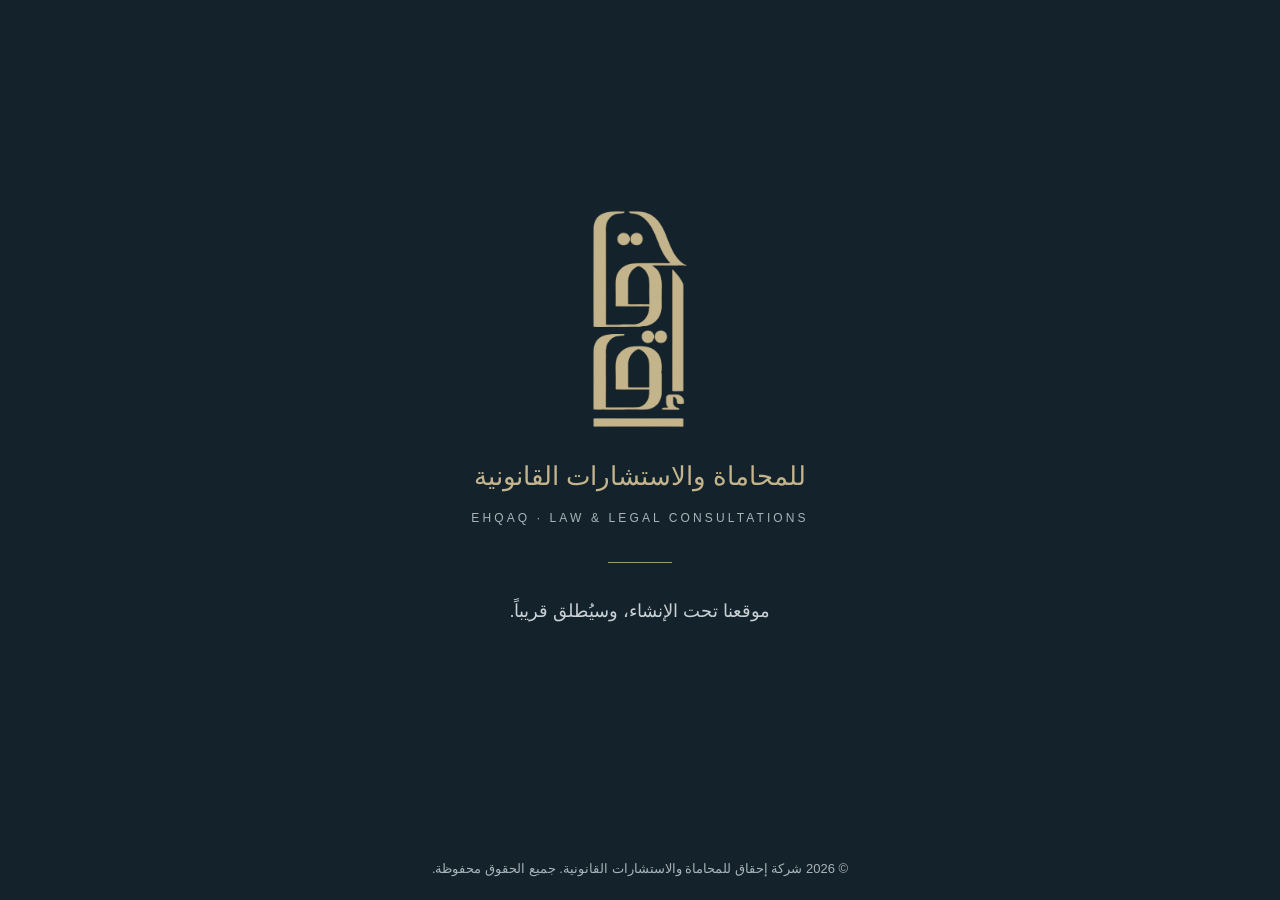
==== commit 162de744: "Simplify under-construction page: logo and tagline only, remove members login" ====
--- a/index.html
+++ b/index.html
@@ -9,111 +9,30 @@
   <meta name="theme-color" content="#14222B">
   <link rel="icon" href="assets/img/favicon.png" type="image/png">
   <style>
-    :root{--navy:#14222B;--navy-2:#1B2D38;--ivory:#F6F2E9;--gold:#C4B48C;--gold-ink:#74612F;--on-navy:#C9D1D5;--on-navy-2:#A9B4BA;--line:rgba(196,180,140,.28)}
+    :root{--navy:#14222B;--ivory:#F6F2E9;--gold:#C4B48C;--on-navy:#C9D1D5;--on-navy-2:#A9B4BA}
     *{box-sizing:border-box}
     html,body{margin:0;min-height:100%}
     body{font-family:"IBM Plex Sans Arabic","Tajawal","SF Arabic","Segoe UI",Tahoma,sans-serif;background:var(--navy);color:var(--ivory);line-height:1.8;-webkit-font-smoothing:antialiased;display:flex;flex-direction:column;min-height:100vh}
     main{flex:1;display:flex;align-items:center;justify-content:center;padding:48px 20px}
     .card{width:100%;max-width:520px;text-align:center}
-    .logo{width:auto;height:150px;display:block;margin:0 auto 22px}
-    h1{font-family:"Tajawal","IBM Plex Sans Arabic","SF Arabic","Segoe UI",Tahoma,sans-serif;font-weight:800;font-size:clamp(40px,8vw,56px);line-height:1.2;margin:0;color:var(--ivory);letter-spacing:-.5px}
-    .sub{margin:6px 0 0;font-size:clamp(16px,2.6vw,19px);color:var(--gold);font-weight:500}
-    .en{margin:10px 0 0;font-size:11px;letter-spacing:.24em;color:var(--on-navy-2);direction:ltr;unicode-bidi:isolate}
-    .rule{width:64px;height:1px;background:var(--gold);margin:28px auto;opacity:.8}
+    .logo{width:auto;height:clamp(170px,26vw,220px);display:block;margin:0 auto 28px}
+    .sub{margin:0;font-size:clamp(20px,3.4vw,26px);color:var(--gold);font-weight:500;line-height:1.5}
+    .en{margin:12px 0 0;font-size:12px;letter-spacing:.26em;color:var(--on-navy-2);direction:ltr;unicode-bidi:isolate}
+    .rule{width:64px;height:1px;background:var(--gold);margin:32px auto;opacity:.8}
     .msg{margin:0;font-size:clamp(16px,2.4vw,18px);color:var(--on-navy);font-weight:300}
-    .btn{display:inline-block;margin-top:30px;padding:13px 34px;border-radius:6px;border:1px solid var(--gold);background:var(--gold);color:var(--navy);font:inherit;font-weight:600;font-size:16px;cursor:pointer;transition:background .15s,color .15s}
-    .btn:hover{background:transparent;color:var(--gold)}
-    .btn:focus-visible,.field input:focus-visible,.btn-in:focus-visible{outline:2px solid var(--gold);outline-offset:3px}
-    .gate{display:none;margin-top:28px;padding:24px 22px;border:1px solid var(--line);border-radius:10px;background:var(--navy-2);text-align:right}
-    .gate.open{display:block}
-    .gate label{display:block;font-size:14px;color:var(--on-navy);margin-bottom:8px}
-    .row{display:flex;gap:10px}
-    .field{flex:1}
-    .field input{width:100%;padding:12px 14px;border-radius:6px;border:1px solid var(--line);background:var(--navy);color:var(--ivory);font:inherit;font-size:16px;direction:ltr;text-align:left}
-    .btn-in{padding:12px 22px;border-radius:6px;border:1px solid var(--gold);background:var(--gold);color:var(--navy);font:inherit;font-weight:600;font-size:15px;cursor:pointer;white-space:nowrap}
-    .btn-in[disabled]{opacity:.6;cursor:progress}
-    .err{margin:10px 0 0;font-size:14px;color:#E8B4A6;min-height:1.6em}
-    .hint{margin:12px 0 0;font-size:13px;color:var(--on-navy-2)}
     footer{padding:20px;text-align:center;font-size:13px;color:var(--on-navy-2)}
-    noscript p{margin-top:24px;color:#E8B4A6;font-size:14px}
-    @media (max-width:420px){.row{flex-direction:column}.btn-in{width:100%}}
   </style>
 </head>
 <body>
 <main>
   <div class="card">
-    <img class="logo" src="assets/img/logo-gold.png" alt="شعار إحقاق" width="66" height="150">
-    <h1>إحقاق</h1>
+    <img class="logo" src="assets/img/logo-gold.png" alt="شعار إحقاق" width="99" height="220">
     <p class="sub">للمحاماة والاستشارات القانونية</p>
     <p class="en">EHQAQ · LAW &amp; LEGAL CONSULTATIONS</p>
     <div class="rule" aria-hidden="true"></div>
     <p class="msg">موقعنا تحت الإنشاء، وسيُطلق قريباً.</p>
-
-    <button class="btn" id="open" type="button" aria-expanded="false" aria-controls="gate">دخول الأعضاء</button>
-
-    <form class="gate" id="gate" autocomplete="off" novalidate>
-      <label for="pw">كلمة المرور الخاصة بالأعضاء</label>
-      <div class="row">
-        <div class="field"><input id="pw" name="pw" type="password" inputmode="text" autocapitalize="off" spellcheck="false" aria-describedby="err" required></div>
-        <button class="btn-in" id="go" type="submit">دخول</button>
-      </div>
-      <p class="err" id="err" role="alert" aria-live="polite"></p>
-      <p class="hint">الدخول مخصص لأعضاء الشركة لمعاينة الموقع قبل إطلاقه.</p>
-    </form>
-    <noscript><p>يتطلب دخول الأعضاء تفعيل JavaScript في المتصفح.</p></noscript>
   </div>
 </main>
 <footer>© 2026 شركة إحقاق للمحاماة والاستشارات القانونية. جميع الحقوق محفوظة.</footer>
-
-<script>
-(function(){
-  var PREVIEW='https://ehqaqlaw.github.io/';
-  var SALT='54e5b1f25d70716777d3628c7219f739';
-  var ITER=200000;
-  var HASH='fad9d67085c84a92ea0a4da47b3995eb2dff70bdb8c7b199caec9a16dbe5899a';
-
-  var open=document.getElementById('open'), gate=document.getElementById('gate'),
-      pw=document.getElementById('pw'), go=document.getElementById('go'), err=document.getElementById('err');
-
-  open.addEventListener('click', function(){
-    var isOpen=gate.classList.toggle('open');
-    open.setAttribute('aria-expanded', isOpen?'true':'false');
-    if(isOpen){ pw.focus(); }
-  });
-
-  function hex(buf){ return Array.prototype.map.call(new Uint8Array(buf), function(b){ return ('0'+b.toString(16)).slice(-2); }).join(''); }
-  function bytes(h){ var a=new Uint8Array(h.length/2); for(var i=0;i<a.length;i++){ a[i]=parseInt(h.substr(i*2,2),16); } return a; }
-
-  async function derive(p){
-    var enc=new TextEncoder();
-    var key=await crypto.subtle.importKey('raw', enc.encode(p), 'PBKDF2', false, ['deriveBits']);
-    var bits=await crypto.subtle.deriveBits({name:'PBKDF2', salt:bytes(SALT), iterations:ITER, hash:'SHA-256'}, key, 256);
-    return hex(bits);
-  }
-  async function sha256(s){ return hex(await crypto.subtle.digest('SHA-256', new TextEncoder().encode(s))); }
-
-  gate.addEventListener('submit', async function(e){
-    e.preventDefault();
-    err.textContent='';
-    var p=(pw.value||'').trim();
-    if(!p){ err.textContent='أدخل كلمة المرور.'; pw.focus(); return; }
-    if(!window.crypto || !crypto.subtle){ err.textContent='هذا المتصفح لا يدعم الدخول الآمن. استخدم متصفحاً حديثاً.'; return; }
-    go.disabled=true; go.textContent='جارٍ التحقق…';
-    try{
-      var k=await derive(p);
-      if(await sha256(k)===HASH){
-        go.textContent='تم، جارٍ التحويل…';
-        location.href=PREVIEW+'#k='+k;
-        return;
-      }
-      err.textContent='كلمة المرور غير صحيحة.';
-      pw.select();
-    }catch(ex){
-      err.textContent='تعذّر التحقق. أعد المحاولة.';
-    }
-    go.disabled=false; go.textContent='دخول';
-  });
-})();
-</script>
 </body>
 </html>
